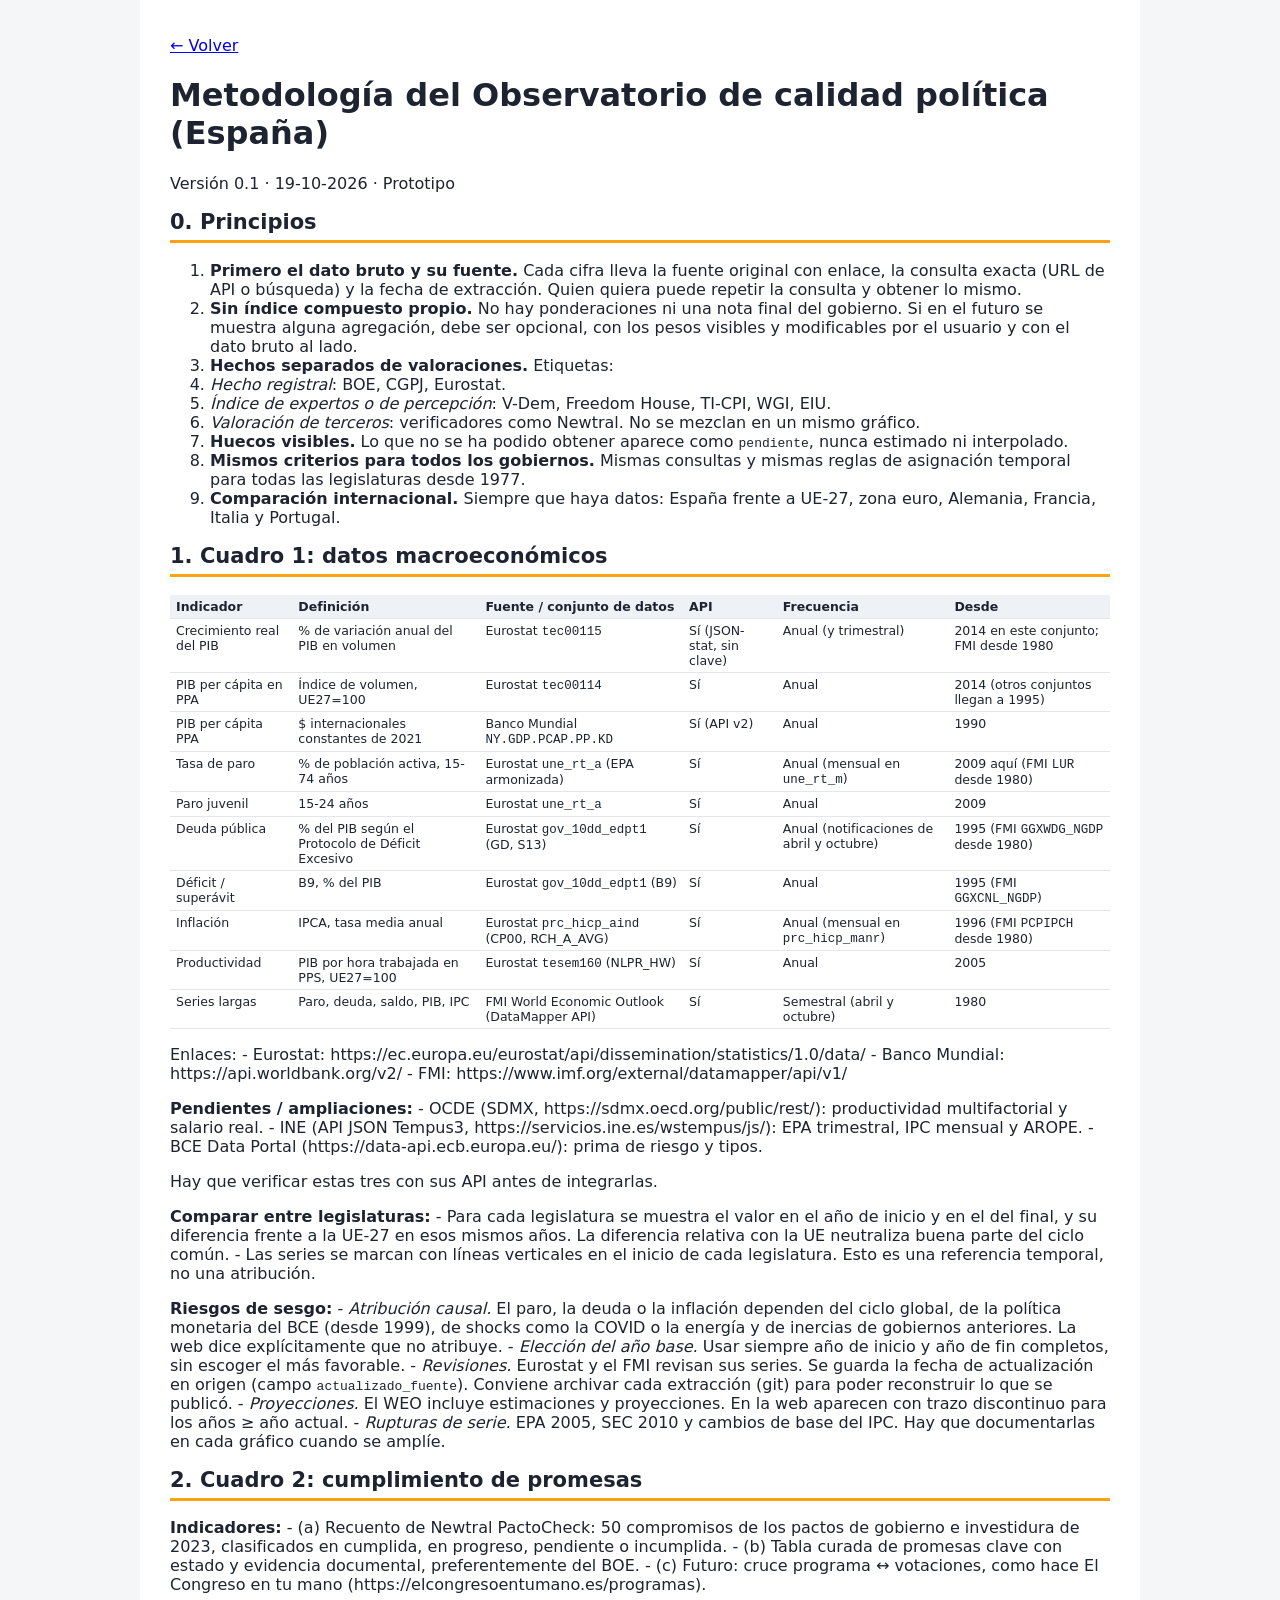
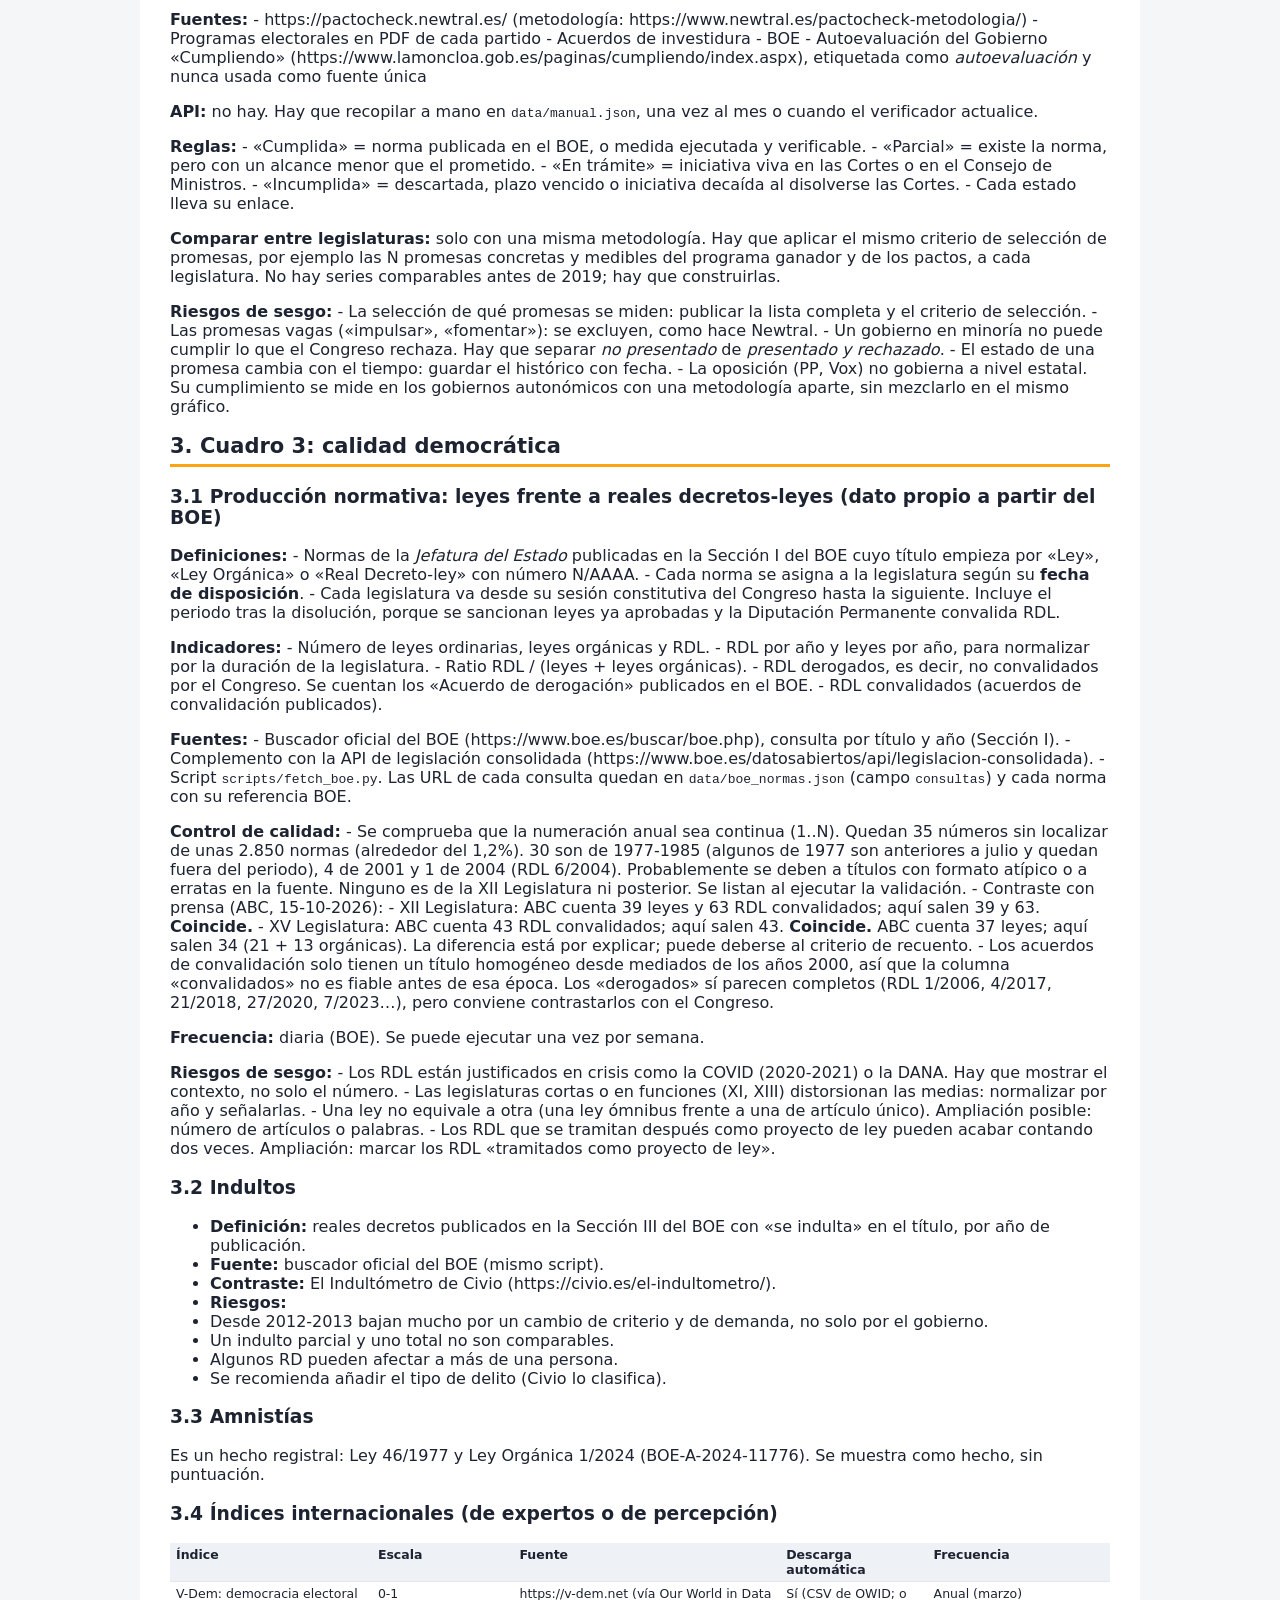
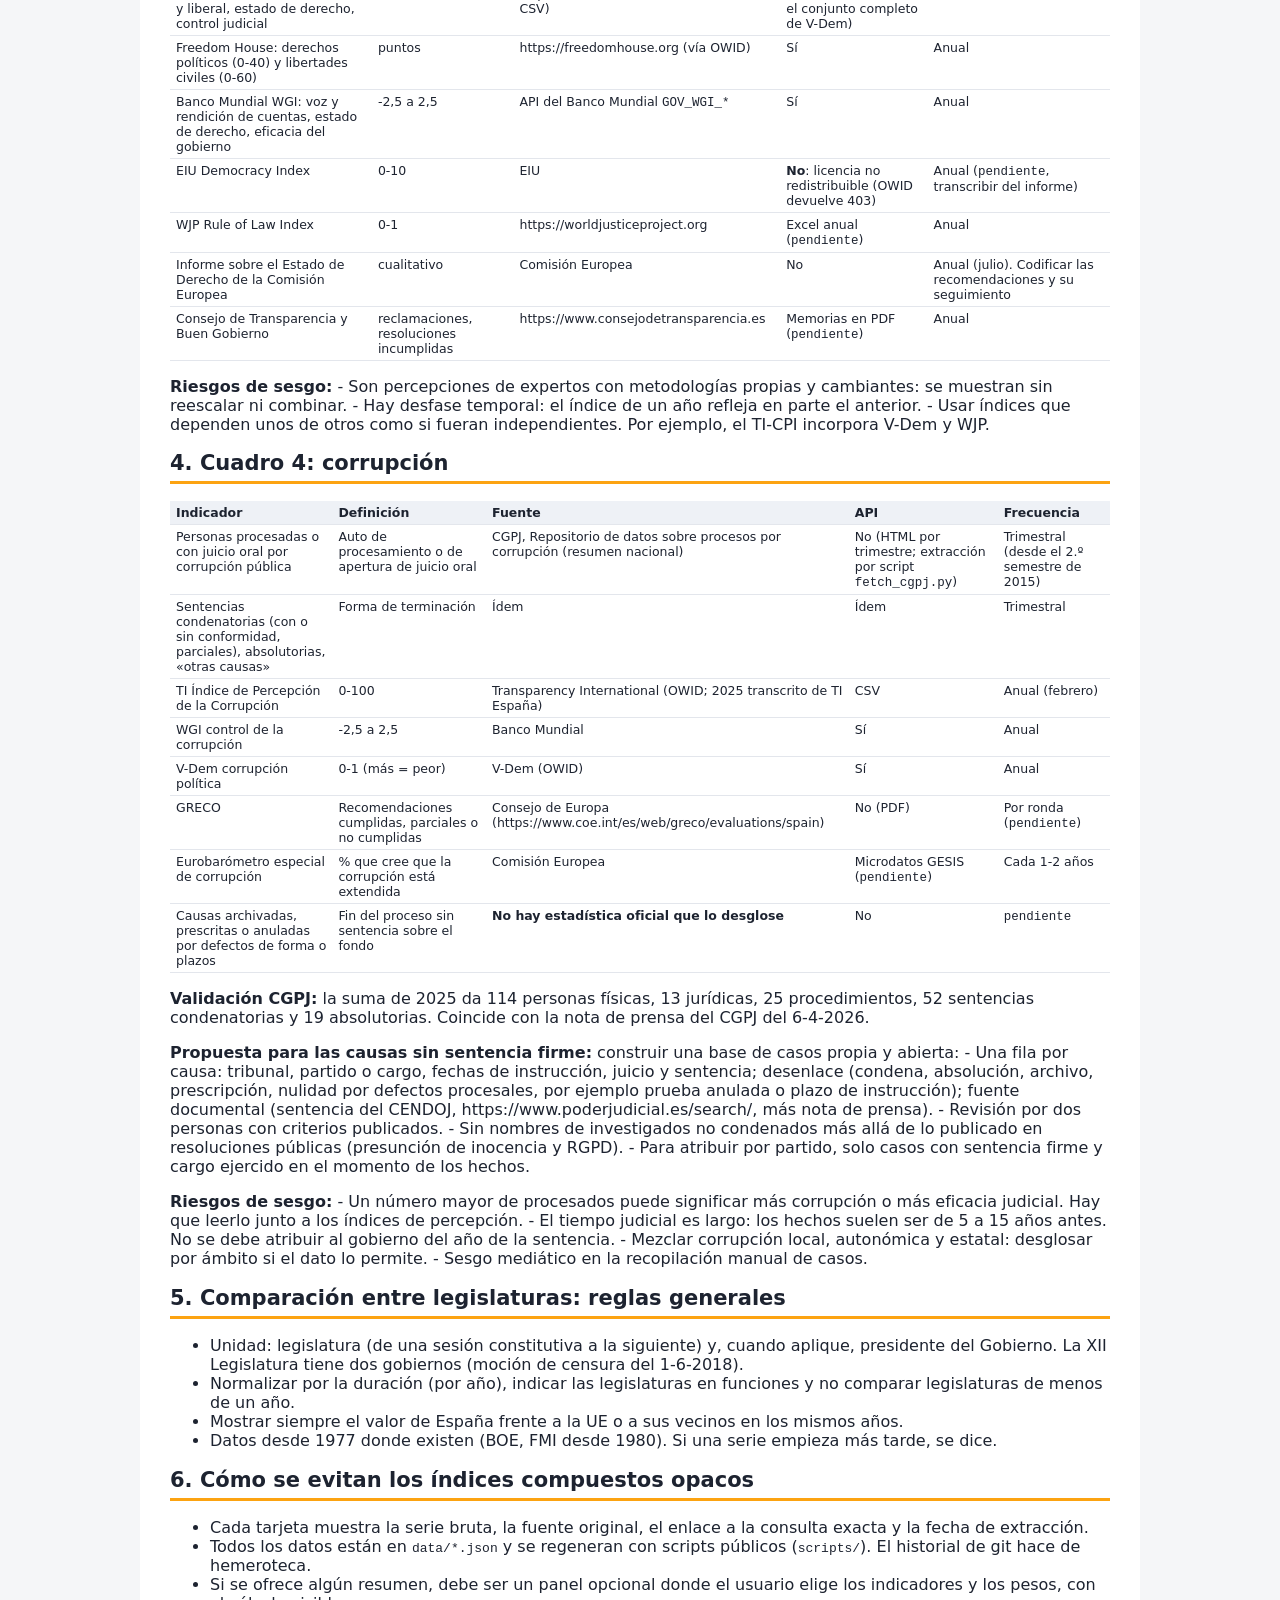
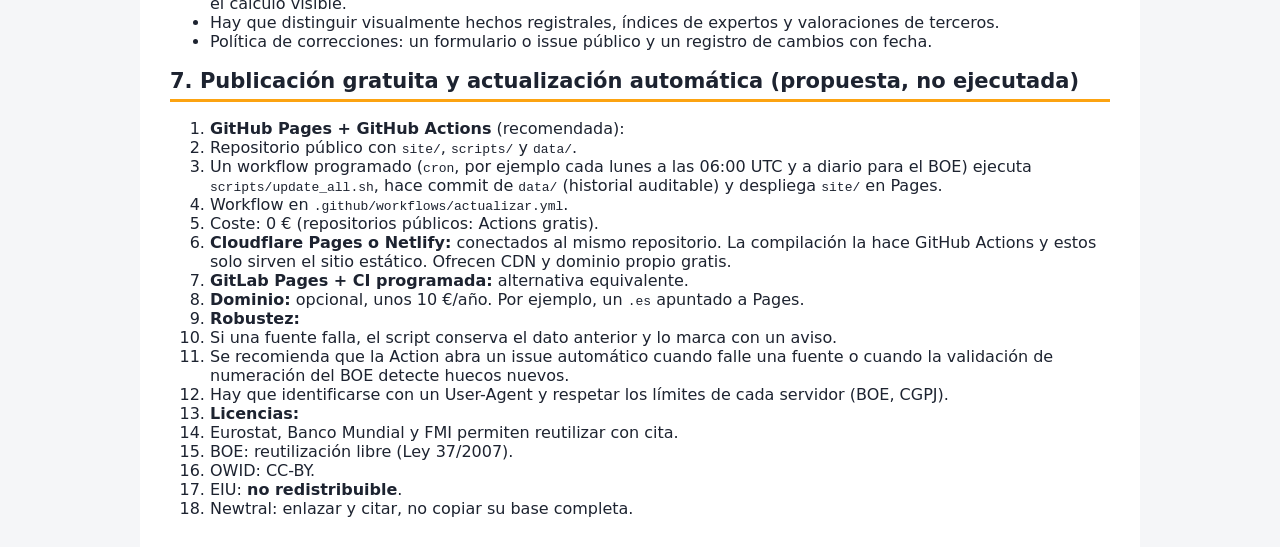
==== site/METODOLOGIA.html @ 91b7d17f "Observatorio de calidad política: prototipo inicial" ====
<!doctype html><html lang=es><head><meta charset=utf-8><title>Metodología</title><link rel=stylesheet href=style.css><style>main{max-width:1000px;background:#fff;padding:20px 30px}</style></head><body><main><p><a href=index.html>← Volver</a></p><h1>Metodología del Observatorio de calidad política (España)</h1>
<p>Versión 0.1 · 19-10-2026 · Prototipo</p>
<h2>0. Principios</h2>
<ol>
<li><strong>Primero el dato bruto y su fuente.</strong> Cada cifra lleva la fuente original con enlace, la consulta exacta (URL de API o búsqueda) y la fecha de extracción. Quien quiera puede repetir la consulta y obtener lo mismo.</li>
<li><strong>Sin índice compuesto propio.</strong> No hay ponderaciones ni una nota final del gobierno. Si en el futuro se muestra alguna agregación, debe ser opcional, con los pesos visibles y modificables por el usuario y con el dato bruto al lado.</li>
<li><strong>Hechos separados de valoraciones.</strong> Etiquetas:</li>
<li><em>Hecho registral</em>: BOE, CGPJ, Eurostat.</li>
<li><em>Índice de expertos o de percepción</em>: V-Dem, Freedom House, TI-CPI, WGI, EIU.</li>
<li><em>Valoración de terceros</em>: verificadores como Newtral.
   No se mezclan en un mismo gráfico.</li>
<li><strong>Huecos visibles.</strong> Lo que no se ha podido obtener aparece como <code>pendiente</code>, nunca estimado ni interpolado.</li>
<li><strong>Mismos criterios para todos los gobiernos.</strong> Mismas consultas y mismas reglas de asignación temporal para todas las legislaturas desde 1977.</li>
<li><strong>Comparación internacional.</strong> Siempre que haya datos: España frente a UE-27, zona euro, Alemania, Francia, Italia y Portugal.</li>
</ol>
<h2>1. Cuadro 1: datos macroeconómicos</h2>
<table>
<thead>
<tr>
<th>Indicador</th>
<th>Definición</th>
<th>Fuente / conjunto de datos</th>
<th>API</th>
<th>Frecuencia</th>
<th>Desde</th>
</tr>
</thead>
<tbody>
<tr>
<td>Crecimiento real del PIB</td>
<td>% de variación anual del PIB en volumen</td>
<td>Eurostat <code>tec00115</code></td>
<td>Sí (JSON-stat, sin clave)</td>
<td>Anual (y trimestral)</td>
<td>2014 en este conjunto; FMI desde 1980</td>
</tr>
<tr>
<td>PIB per cápita en PPA</td>
<td>Índice de volumen, UE27=100</td>
<td>Eurostat <code>tec00114</code></td>
<td>Sí</td>
<td>Anual</td>
<td>2014 (otros conjuntos llegan a 1995)</td>
</tr>
<tr>
<td>PIB per cápita PPA</td>
<td>$ internacionales constantes de 2021</td>
<td>Banco Mundial <code>NY.GDP.PCAP.PP.KD</code></td>
<td>Sí (API v2)</td>
<td>Anual</td>
<td>1990</td>
</tr>
<tr>
<td>Tasa de paro</td>
<td>% de población activa, 15-74 años</td>
<td>Eurostat <code>une_rt_a</code> (EPA armonizada)</td>
<td>Sí</td>
<td>Anual (mensual en <code>une_rt_m</code>)</td>
<td>2009 aquí (FMI <code>LUR</code> desde 1980)</td>
</tr>
<tr>
<td>Paro juvenil</td>
<td>15-24 años</td>
<td>Eurostat <code>une_rt_a</code></td>
<td>Sí</td>
<td>Anual</td>
<td>2009</td>
</tr>
<tr>
<td>Deuda pública</td>
<td>% del PIB según el Protocolo de Déficit Excesivo</td>
<td>Eurostat <code>gov_10dd_edpt1</code> (GD, S13)</td>
<td>Sí</td>
<td>Anual (notificaciones de abril y octubre)</td>
<td>1995 (FMI <code>GGXWDG_NGDP</code> desde 1980)</td>
</tr>
<tr>
<td>Déficit / superávit</td>
<td>B9, % del PIB</td>
<td>Eurostat <code>gov_10dd_edpt1</code> (B9)</td>
<td>Sí</td>
<td>Anual</td>
<td>1995 (FMI <code>GGXCNL_NGDP</code>)</td>
</tr>
<tr>
<td>Inflación</td>
<td>IPCA, tasa media anual</td>
<td>Eurostat <code>prc_hicp_aind</code> (CP00, RCH_A_AVG)</td>
<td>Sí</td>
<td>Anual (mensual en <code>prc_hicp_manr</code>)</td>
<td>1996 (FMI <code>PCPIPCH</code> desde 1980)</td>
</tr>
<tr>
<td>Productividad</td>
<td>PIB por hora trabajada en PPS, UE27=100</td>
<td>Eurostat <code>tesem160</code> (NLPR_HW)</td>
<td>Sí</td>
<td>Anual</td>
<td>2005</td>
</tr>
<tr>
<td>Series largas</td>
<td>Paro, deuda, saldo, PIB, IPC</td>
<td>FMI World Economic Outlook (DataMapper API)</td>
<td>Sí</td>
<td>Semestral (abril y octubre)</td>
<td>1980</td>
</tr>
</tbody>
</table>
<p>Enlaces:
- Eurostat: https://ec.europa.eu/eurostat/api/dissemination/statistics/1.0/data/
- Banco Mundial: https://api.worldbank.org/v2/
- FMI: https://www.imf.org/external/datamapper/api/v1/</p>
<p><strong>Pendientes / ampliaciones:</strong>
- OCDE (SDMX, https://sdmx.oecd.org/public/rest/): productividad multifactorial y salario real.
- INE (API JSON Tempus3, https://servicios.ine.es/wstempus/js/): EPA trimestral, IPC mensual y AROPE.
- BCE Data Portal (https://data-api.ecb.europa.eu/): prima de riesgo y tipos.</p>
<p>Hay que verificar estas tres con sus API antes de integrarlas.</p>
<p><strong>Comparar entre legislaturas:</strong>
- Para cada legislatura se muestra el valor en el año de inicio y en el del final, y su diferencia frente a la UE-27 en esos mismos años. La diferencia relativa con la UE neutraliza buena parte del ciclo común.
- Las series se marcan con líneas verticales en el inicio de cada legislatura. Esto es una referencia temporal, no una atribución.</p>
<p><strong>Riesgos de sesgo:</strong>
- <em>Atribución causal.</em> El paro, la deuda o la inflación dependen del ciclo global, de la política monetaria del BCE (desde 1999), de shocks como la COVID o la energía y de inercias de gobiernos anteriores. La web dice explícitamente que no atribuye.
- <em>Elección del año base.</em> Usar siempre año de inicio y año de fin completos, sin escoger el más favorable.
- <em>Revisiones.</em> Eurostat y el FMI revisan sus series. Se guarda la fecha de actualización en origen (campo <code>actualizado_fuente</code>). Conviene archivar cada extracción (git) para poder reconstruir lo que se publicó.
- <em>Proyecciones.</em> El WEO incluye estimaciones y proyecciones. En la web aparecen con trazo discontinuo para los años ≥ año actual.
- <em>Rupturas de serie.</em> EPA 2005, SEC 2010 y cambios de base del IPC. Hay que documentarlas en cada gráfico cuando se amplíe.</p>
<h2>2. Cuadro 2: cumplimiento de promesas</h2>
<p><strong>Indicadores:</strong>
- (a) Recuento de Newtral PactoCheck: 50 compromisos de los pactos de gobierno e investidura de 2023, clasificados en cumplida, en progreso, pendiente o incumplida.
- (b) Tabla curada de promesas clave con estado y evidencia documental, preferentemente del BOE.
- (c) Futuro: cruce programa ↔ votaciones, como hace El Congreso en tu mano (https://elcongresoentumano.es/programas).</p>
<p><strong>Fuentes:</strong>
- https://pactocheck.newtral.es/ (metodología: https://www.newtral.es/pactocheck-metodologia/)
- Programas electorales en PDF de cada partido
- Acuerdos de investidura
- BOE
- Autoevaluación del Gobierno «Cumpliendo» (https://www.lamoncloa.gob.es/paginas/cumpliendo/index.aspx), etiquetada como <em>autoevaluación</em> y nunca usada como fuente única</p>
<p><strong>API:</strong> no hay. Hay que recopilar a mano en <code>data/manual.json</code>, una vez al mes o cuando el verificador actualice.</p>
<p><strong>Reglas:</strong>
- «Cumplida» = norma publicada en el BOE, o medida ejecutada y verificable.
- «Parcial» = existe la norma, pero con un alcance menor que el prometido.
- «En trámite» = iniciativa viva en las Cortes o en el Consejo de Ministros.
- «Incumplida» = descartada, plazo vencido o iniciativa decaída al disolverse las Cortes.
- Cada estado lleva su enlace.</p>
<p><strong>Comparar entre legislaturas:</strong> solo con una misma metodología. Hay que aplicar el mismo criterio de selección de promesas, por ejemplo las N promesas concretas y medibles del programa ganador y de los pactos, a cada legislatura. No hay series comparables antes de 2019; hay que construirlas.</p>
<p><strong>Riesgos de sesgo:</strong>
- La selección de qué promesas se miden: publicar la lista completa y el criterio de selección.
- Las promesas vagas («impulsar», «fomentar»): se excluyen, como hace Newtral.
- Un gobierno en minoría no puede cumplir lo que el Congreso rechaza. Hay que separar <em>no presentado</em> de <em>presentado y rechazado</em>.
- El estado de una promesa cambia con el tiempo: guardar el histórico con fecha.
- La oposición (PP, Vox) no gobierna a nivel estatal. Su cumplimiento se mide en los gobiernos autonómicos con una metodología aparte, sin mezclarlo en el mismo gráfico.</p>
<h2>3. Cuadro 3: calidad democrática</h2>
<h3>3.1 Producción normativa: leyes frente a reales decretos-leyes (dato propio a partir del BOE)</h3>
<p><strong>Definiciones:</strong>
- Normas de la <em>Jefatura del Estado</em> publicadas en la Sección I del BOE cuyo título empieza por «Ley», «Ley Orgánica» o «Real Decreto-ley» con número N/AAAA.
- Cada norma se asigna a la legislatura según su <strong>fecha de disposición</strong>.
- Cada legislatura va desde su sesión constitutiva del Congreso hasta la siguiente. Incluye el periodo tras la disolución, porque se sancionan leyes ya aprobadas y la Diputación Permanente convalida RDL.</p>
<p><strong>Indicadores:</strong>
- Número de leyes ordinarias, leyes orgánicas y RDL.
- RDL por año y leyes por año, para normalizar por la duración de la legislatura.
- Ratio RDL / (leyes + leyes orgánicas).
- RDL derogados, es decir, no convalidados por el Congreso. Se cuentan los «Acuerdo de derogación» publicados en el BOE.
- RDL convalidados (acuerdos de convalidación publicados).</p>
<p><strong>Fuentes:</strong>
- Buscador oficial del BOE (https://www.boe.es/buscar/boe.php), consulta por título y año (Sección I).
- Complemento con la API de legislación consolidada (https://www.boe.es/datosabiertos/api/legislacion-consolidada).
- Script <code>scripts/fetch_boe.py</code>. Las URL de cada consulta quedan en <code>data/boe_normas.json</code> (campo <code>consultas</code>) y cada norma con su referencia BOE.</p>
<p><strong>Control de calidad:</strong>
- Se comprueba que la numeración anual sea continua (1..N). Quedan 35 números sin localizar de unas 2.850 normas (alrededor del 1,2%). 30 son de 1977-1985 (algunos de 1977 son anteriores a julio y quedan fuera del periodo), 4 de 2001 y 1 de 2004 (RDL 6/2004). Probablemente se deben a títulos con formato atípico o a erratas en la fuente. Ninguno es de la XII Legislatura ni posterior. Se listan al ejecutar la validación.
- Contraste con prensa (ABC, 15-10-2026):
  - XII Legislatura: ABC cuenta 39 leyes y 63 RDL convalidados; aquí salen 39 y 63. <strong>Coincide.</strong>
  - XV Legislatura: ABC cuenta 43 RDL convalidados; aquí salen 43. <strong>Coincide.</strong> ABC cuenta 37 leyes; aquí salen 34 (21 + 13 orgánicas). La diferencia está por explicar; puede deberse al criterio de recuento.
- Los acuerdos de convalidación solo tienen un título homogéneo desde mediados de los años 2000, así que la columna «convalidados» no es fiable antes de esa época. Los «derogados» sí parecen completos (RDL 1/2006, 4/2017, 21/2018, 27/2020, 7/2023…), pero conviene contrastarlos con el Congreso.</p>
<p><strong>Frecuencia:</strong> diaria (BOE). Se puede ejecutar una vez por semana.</p>
<p><strong>Riesgos de sesgo:</strong>
- Los RDL están justificados en crisis como la COVID (2020-2021) o la DANA. Hay que mostrar el contexto, no solo el número.
- Las legislaturas cortas o en funciones (XI, XIII) distorsionan las medias: normalizar por año y señalarlas.
- Una ley no equivale a otra (una ley ómnibus frente a una de artículo único). Ampliación posible: número de artículos o palabras.
- Los RDL que se tramitan después como proyecto de ley pueden acabar contando dos veces. Ampliación: marcar los RDL «tramitados como proyecto de ley».</p>
<h3>3.2 Indultos</h3>
<ul>
<li><strong>Definición:</strong> reales decretos publicados en la Sección III del BOE con «se indulta» en el título, por año de publicación.</li>
<li><strong>Fuente:</strong> buscador oficial del BOE (mismo script).</li>
<li><strong>Contraste:</strong> El Indultómetro de Civio (https://civio.es/el-indultometro/).</li>
<li><strong>Riesgos:</strong></li>
<li>Desde 2012-2013 bajan mucho por un cambio de criterio y de demanda, no solo por el gobierno.</li>
<li>Un indulto parcial y uno total no son comparables.</li>
<li>Algunos RD pueden afectar a más de una persona.</li>
<li>Se recomienda añadir el tipo de delito (Civio lo clasifica).</li>
</ul>
<h3>3.3 Amnistías</h3>
<p>Es un hecho registral: Ley 46/1977 y Ley Orgánica 1/2024 (BOE-A-2024-11776). Se muestra como hecho, sin puntuación.</p>
<h3>3.4 Índices internacionales (de expertos o de percepción)</h3>
<table>
<thead>
<tr>
<th>Índice</th>
<th>Escala</th>
<th>Fuente</th>
<th>Descarga automática</th>
<th>Frecuencia</th>
</tr>
</thead>
<tbody>
<tr>
<td>V-Dem: democracia electoral y liberal, estado de derecho, control judicial</td>
<td>0-1</td>
<td>https://v-dem.net (vía Our World in Data CSV)</td>
<td>Sí (CSV de OWID; o el conjunto completo de V-Dem)</td>
<td>Anual (marzo)</td>
</tr>
<tr>
<td>Freedom House: derechos políticos (0-40) y libertades civiles (0-60)</td>
<td>puntos</td>
<td>https://freedomhouse.org (vía OWID)</td>
<td>Sí</td>
<td>Anual</td>
</tr>
<tr>
<td>Banco Mundial WGI: voz y rendición de cuentas, estado de derecho, eficacia del gobierno</td>
<td>-2,5 a 2,5</td>
<td>API del Banco Mundial <code>GOV_WGI_*</code></td>
<td>Sí</td>
<td>Anual</td>
</tr>
<tr>
<td>EIU Democracy Index</td>
<td>0-10</td>
<td>EIU</td>
<td><strong>No</strong>: licencia no redistribuible (OWID devuelve 403)</td>
<td>Anual (<code>pendiente</code>, transcribir del informe)</td>
</tr>
<tr>
<td>WJP Rule of Law Index</td>
<td>0-1</td>
<td>https://worldjusticeproject.org</td>
<td>Excel anual (<code>pendiente</code>)</td>
<td>Anual</td>
</tr>
<tr>
<td>Informe sobre el Estado de Derecho de la Comisión Europea</td>
<td>cualitativo</td>
<td>Comisión Europea</td>
<td>No</td>
<td>Anual (julio). Codificar las recomendaciones y su seguimiento</td>
</tr>
<tr>
<td>Consejo de Transparencia y Buen Gobierno</td>
<td>reclamaciones, resoluciones incumplidas</td>
<td>https://www.consejodetransparencia.es</td>
<td>Memorias en PDF (<code>pendiente</code>)</td>
<td>Anual</td>
</tr>
</tbody>
</table>
<p><strong>Riesgos de sesgo:</strong>
- Son percepciones de expertos con metodologías propias y cambiantes: se muestran sin reescalar ni combinar.
- Hay desfase temporal: el índice de un año refleja en parte el anterior.
- Usar índices que dependen unos de otros como si fueran independientes. Por ejemplo, el TI-CPI incorpora V-Dem y WJP.</p>
<h2>4. Cuadro 4: corrupción</h2>
<table>
<thead>
<tr>
<th>Indicador</th>
<th>Definición</th>
<th>Fuente</th>
<th>API</th>
<th>Frecuencia</th>
</tr>
</thead>
<tbody>
<tr>
<td>Personas procesadas o con juicio oral por corrupción pública</td>
<td>Auto de procesamiento o de apertura de juicio oral</td>
<td>CGPJ, Repositorio de datos sobre procesos por corrupción (resumen nacional)</td>
<td>No (HTML por trimestre; extracción por script <code>fetch_cgpj.py</code>)</td>
<td>Trimestral (desde el 2.º semestre de 2015)</td>
</tr>
<tr>
<td>Sentencias condenatorias (con o sin conformidad, parciales), absolutorias, «otras causas»</td>
<td>Forma de terminación</td>
<td>Ídem</td>
<td>Ídem</td>
<td>Trimestral</td>
</tr>
<tr>
<td>TI Índice de Percepción de la Corrupción</td>
<td>0-100</td>
<td>Transparency International (OWID; 2025 transcrito de TI España)</td>
<td>CSV</td>
<td>Anual (febrero)</td>
</tr>
<tr>
<td>WGI control de la corrupción</td>
<td>-2,5 a 2,5</td>
<td>Banco Mundial</td>
<td>Sí</td>
<td>Anual</td>
</tr>
<tr>
<td>V-Dem corrupción política</td>
<td>0-1 (más = peor)</td>
<td>V-Dem (OWID)</td>
<td>Sí</td>
<td>Anual</td>
</tr>
<tr>
<td>GRECO</td>
<td>Recomendaciones cumplidas, parciales o no cumplidas</td>
<td>Consejo de Europa (https://www.coe.int/es/web/greco/evaluations/spain)</td>
<td>No (PDF)</td>
<td>Por ronda (<code>pendiente</code>)</td>
</tr>
<tr>
<td>Eurobarómetro especial de corrupción</td>
<td>% que cree que la corrupción está extendida</td>
<td>Comisión Europea</td>
<td>Microdatos GESIS (<code>pendiente</code>)</td>
<td>Cada 1-2 años</td>
</tr>
<tr>
<td>Causas archivadas, prescritas o anuladas por defectos de forma o plazos</td>
<td>Fin del proceso sin sentencia sobre el fondo</td>
<td><strong>No hay estadística oficial que lo desglose</strong></td>
<td>No</td>
<td><code>pendiente</code></td>
</tr>
</tbody>
</table>
<p><strong>Validación CGPJ:</strong> la suma de 2025 da 114 personas físicas, 13 jurídicas, 25 procedimientos, 52 sentencias condenatorias y 19 absolutorias. Coincide con la nota de prensa del CGPJ del 6-4-2026.</p>
<p><strong>Propuesta para las causas sin sentencia firme:</strong> construir una base de casos propia y abierta:
- Una fila por causa: tribunal, partido o cargo, fechas de instrucción, juicio y sentencia; desenlace (condena, absolución, archivo, prescripción, nulidad por defectos procesales, por ejemplo prueba anulada o plazo de instrucción); fuente documental (sentencia del CENDOJ, https://www.poderjudicial.es/search/, más nota de prensa).
- Revisión por dos personas con criterios publicados.
- Sin nombres de investigados no condenados más allá de lo publicado en resoluciones públicas (presunción de inocencia y RGPD).
- Para atribuir por partido, solo casos con sentencia firme y cargo ejercido en el momento de los hechos.</p>
<p><strong>Riesgos de sesgo:</strong>
- Un número mayor de procesados puede significar más corrupción o más eficacia judicial. Hay que leerlo junto a los índices de percepción.
- El tiempo judicial es largo: los hechos suelen ser de 5 a 15 años antes. No se debe atribuir al gobierno del año de la sentencia.
- Mezclar corrupción local, autonómica y estatal: desglosar por ámbito si el dato lo permite.
- Sesgo mediático en la recopilación manual de casos.</p>
<h2>5. Comparación entre legislaturas: reglas generales</h2>
<ul>
<li>Unidad: legislatura (de una sesión constitutiva a la siguiente) y, cuando aplique, presidente del Gobierno. La XII Legislatura tiene dos gobiernos (moción de censura del 1-6-2018).</li>
<li>Normalizar por la duración (por año), indicar las legislaturas en funciones y no comparar legislaturas de menos de un año.</li>
<li>Mostrar siempre el valor de España frente a la UE o a sus vecinos en los mismos años.</li>
<li>Datos desde 1977 donde existen (BOE, FMI desde 1980). Si una serie empieza más tarde, se dice.</li>
</ul>
<h2>6. Cómo se evitan los índices compuestos opacos</h2>
<ul>
<li>Cada tarjeta muestra la serie bruta, la fuente original, el enlace a la consulta exacta y la fecha de extracción.</li>
<li>Todos los datos están en <code>data/*.json</code> y se regeneran con scripts públicos (<code>scripts/</code>). El historial de git hace de hemeroteca.</li>
<li>Si se ofrece algún resumen, debe ser un panel opcional donde el usuario elige los indicadores y los pesos, con el cálculo visible.</li>
<li>Hay que distinguir visualmente hechos registrales, índices de expertos y valoraciones de terceros.</li>
<li>Política de correcciones: un formulario o issue público y un registro de cambios con fecha.</li>
</ul>
<h2>7. Publicación gratuita y actualización automática (propuesta, no ejecutada)</h2>
<ol>
<li><strong>GitHub Pages + GitHub Actions</strong> (recomendada):</li>
<li>Repositorio público con <code>site/</code>, <code>scripts/</code> y <code>data/</code>.</li>
<li>Un workflow programado (<code>cron</code>, por ejemplo cada lunes a las 06:00 UTC y a diario para el BOE) ejecuta <code>scripts/update_all.sh</code>, hace commit de <code>data/</code> (historial auditable) y despliega <code>site/</code> en Pages.</li>
<li>Workflow en <code>.github/workflows/actualizar.yml</code>.</li>
<li>Coste: 0 € (repositorios públicos: Actions gratis).</li>
<li><strong>Cloudflare Pages o Netlify:</strong> conectados al mismo repositorio. La compilación la hace GitHub Actions y estos solo sirven el sitio estático. Ofrecen CDN y dominio propio gratis.</li>
<li><strong>GitLab Pages + CI programada:</strong> alternativa equivalente.</li>
<li><strong>Dominio:</strong> opcional, unos 10 €/año. Por ejemplo, un <code>.es</code> apuntado a Pages.</li>
<li><strong>Robustez:</strong></li>
<li>Si una fuente falla, el script conserva el dato anterior y lo marca con un aviso.</li>
<li>Se recomienda que la Action abra un issue automático cuando falle una fuente o cuando la validación de numeración del BOE detecte huecos nuevos.</li>
<li>Hay que identificarse con un User-Agent y respetar los límites de cada servidor (BOE, CGPJ).</li>
<li><strong>Licencias:</strong></li>
<li>Eurostat, Banco Mundial y FMI permiten reutilizar con cita.</li>
<li>BOE: reutilización libre (Ley 37/2007).</li>
<li>OWID: CC-BY.</li>
<li>EIU: <strong>no redistribuible</strong>.</li>
<li>Newtral: enlazar y citar, no copiar su base completa.</li>
</ol></main></body></html>
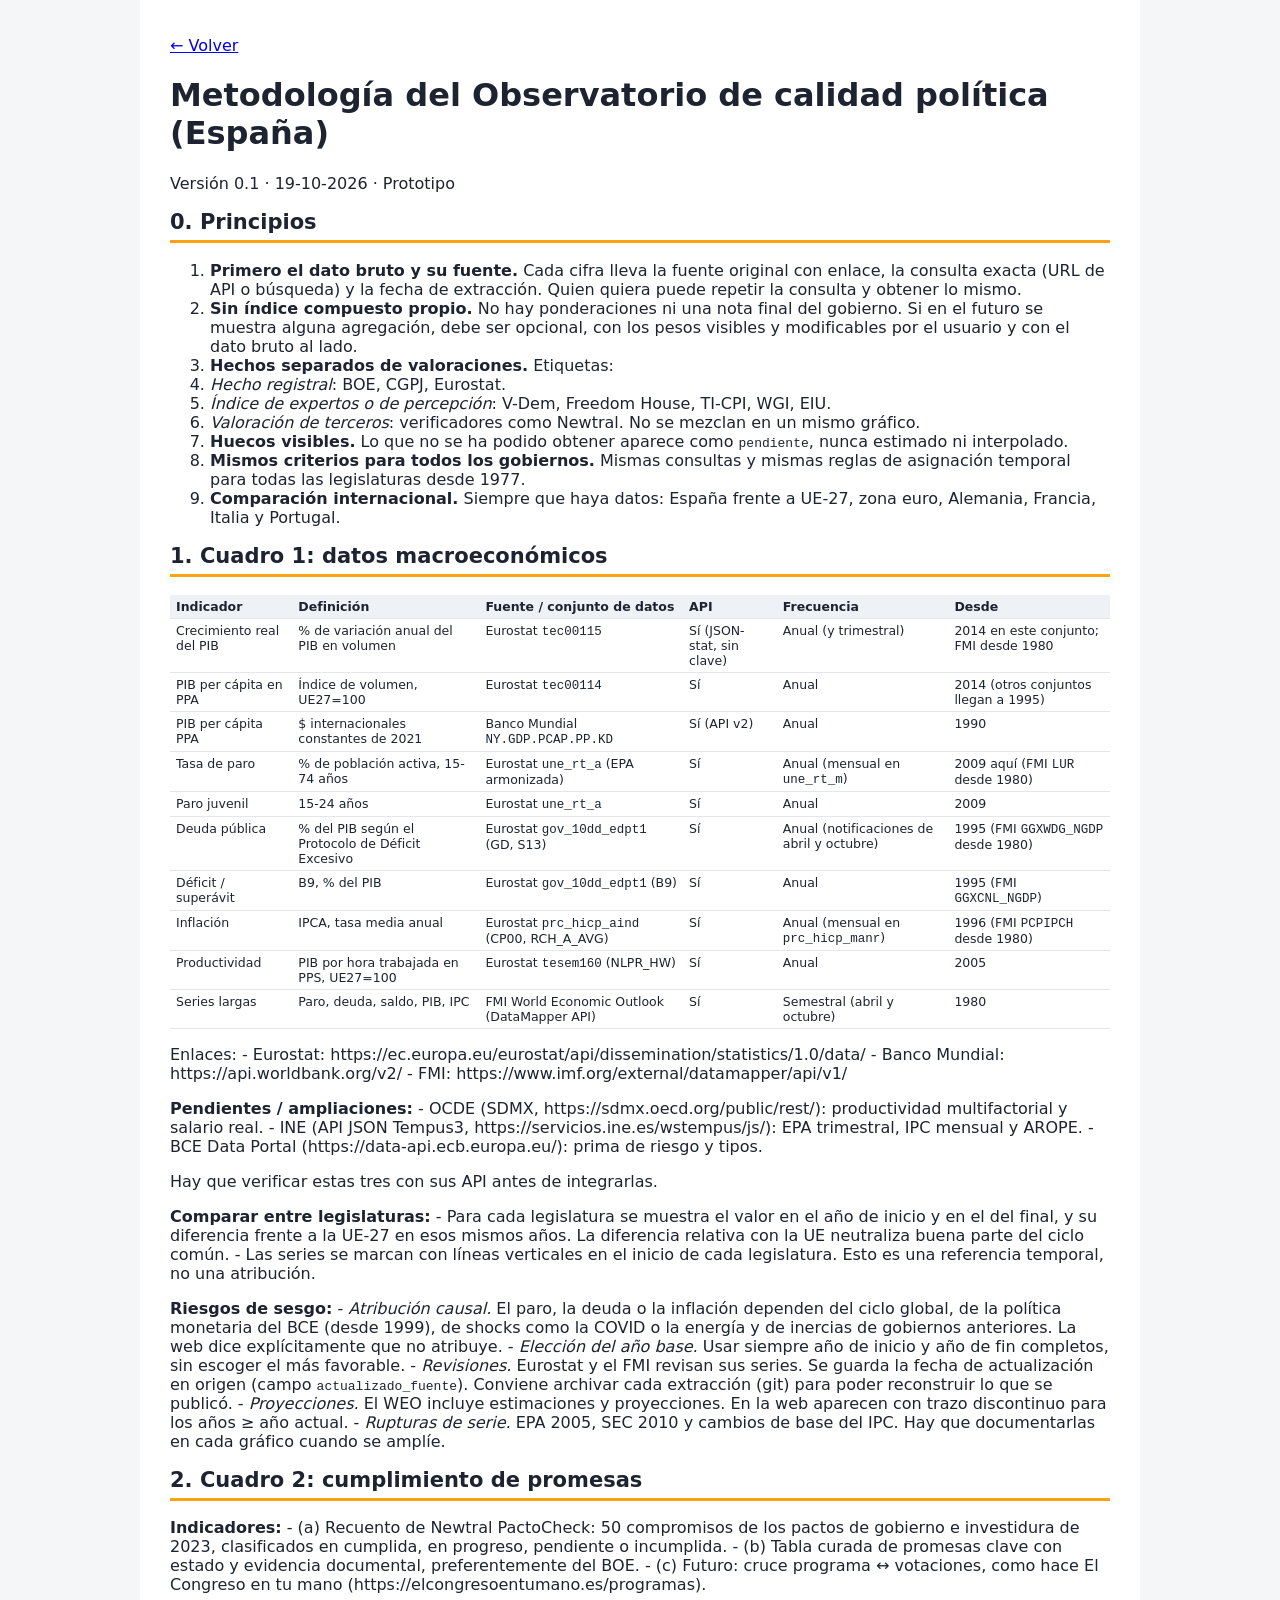
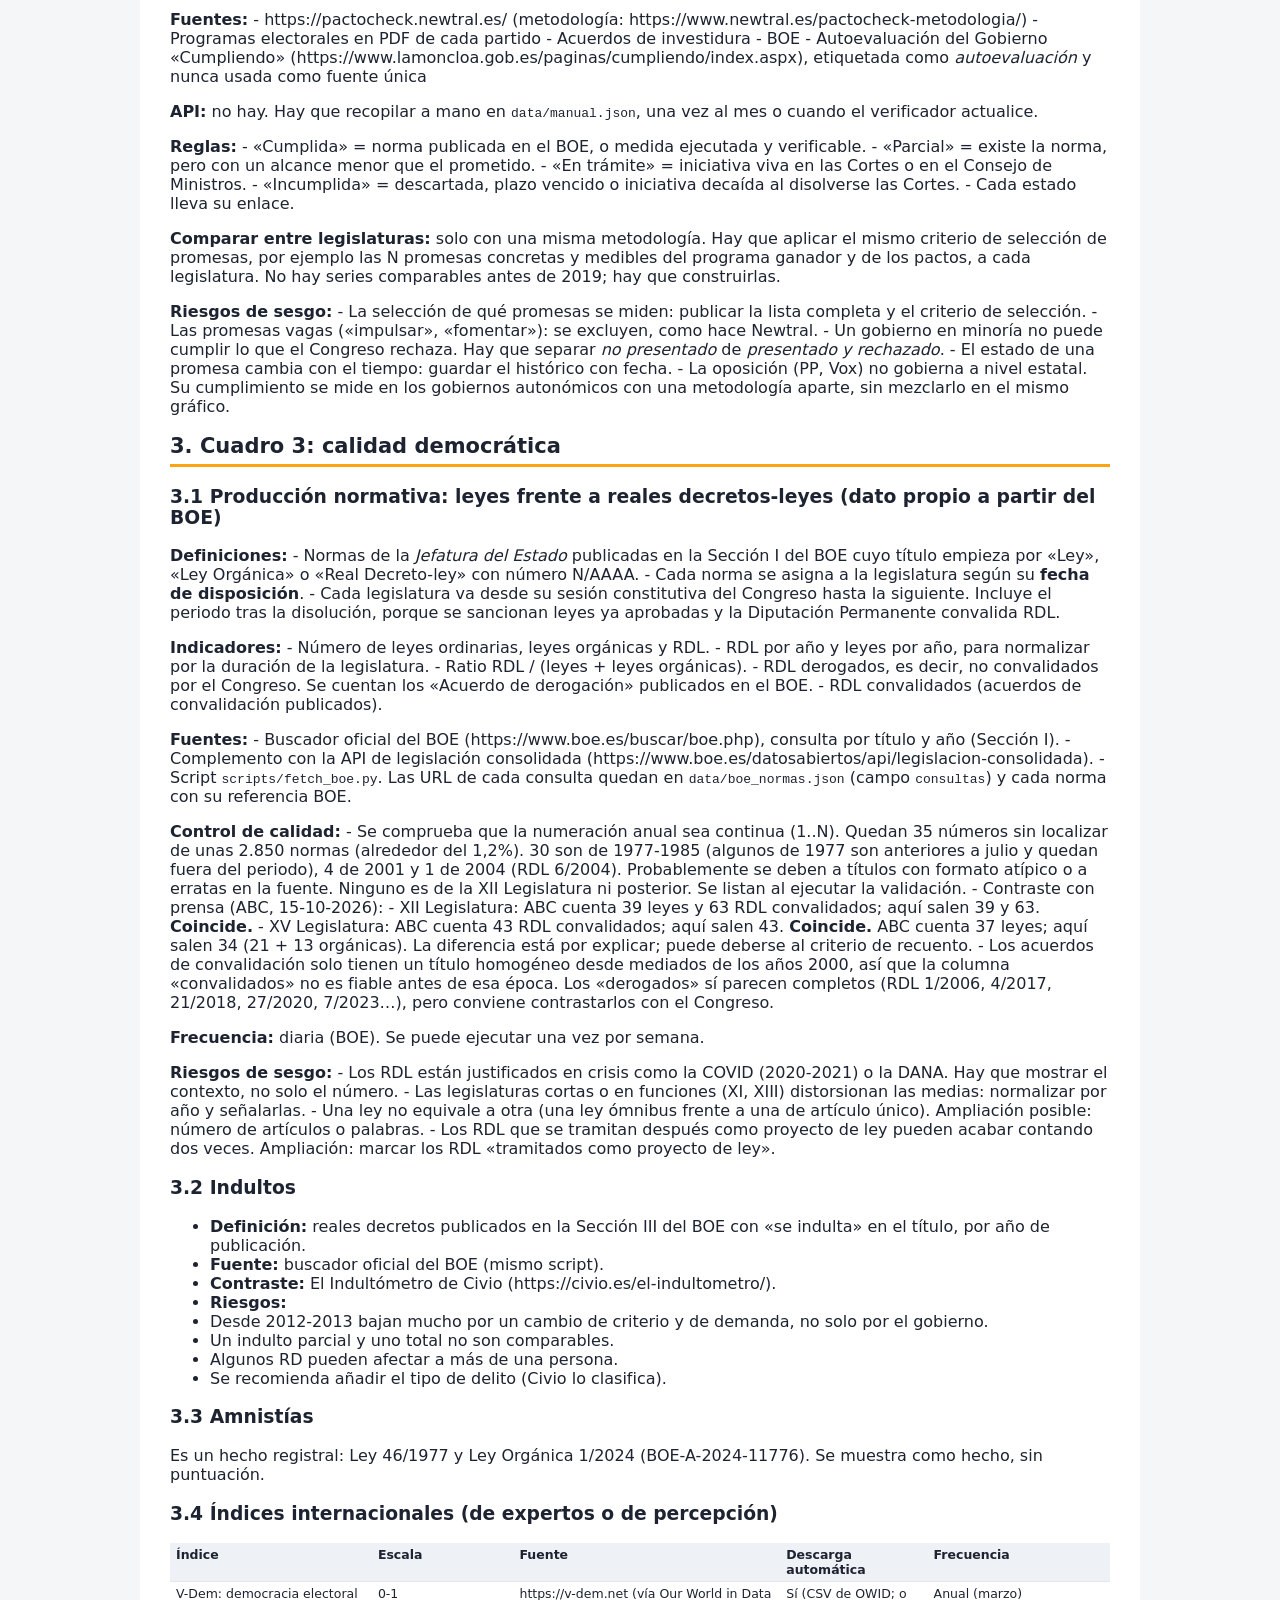
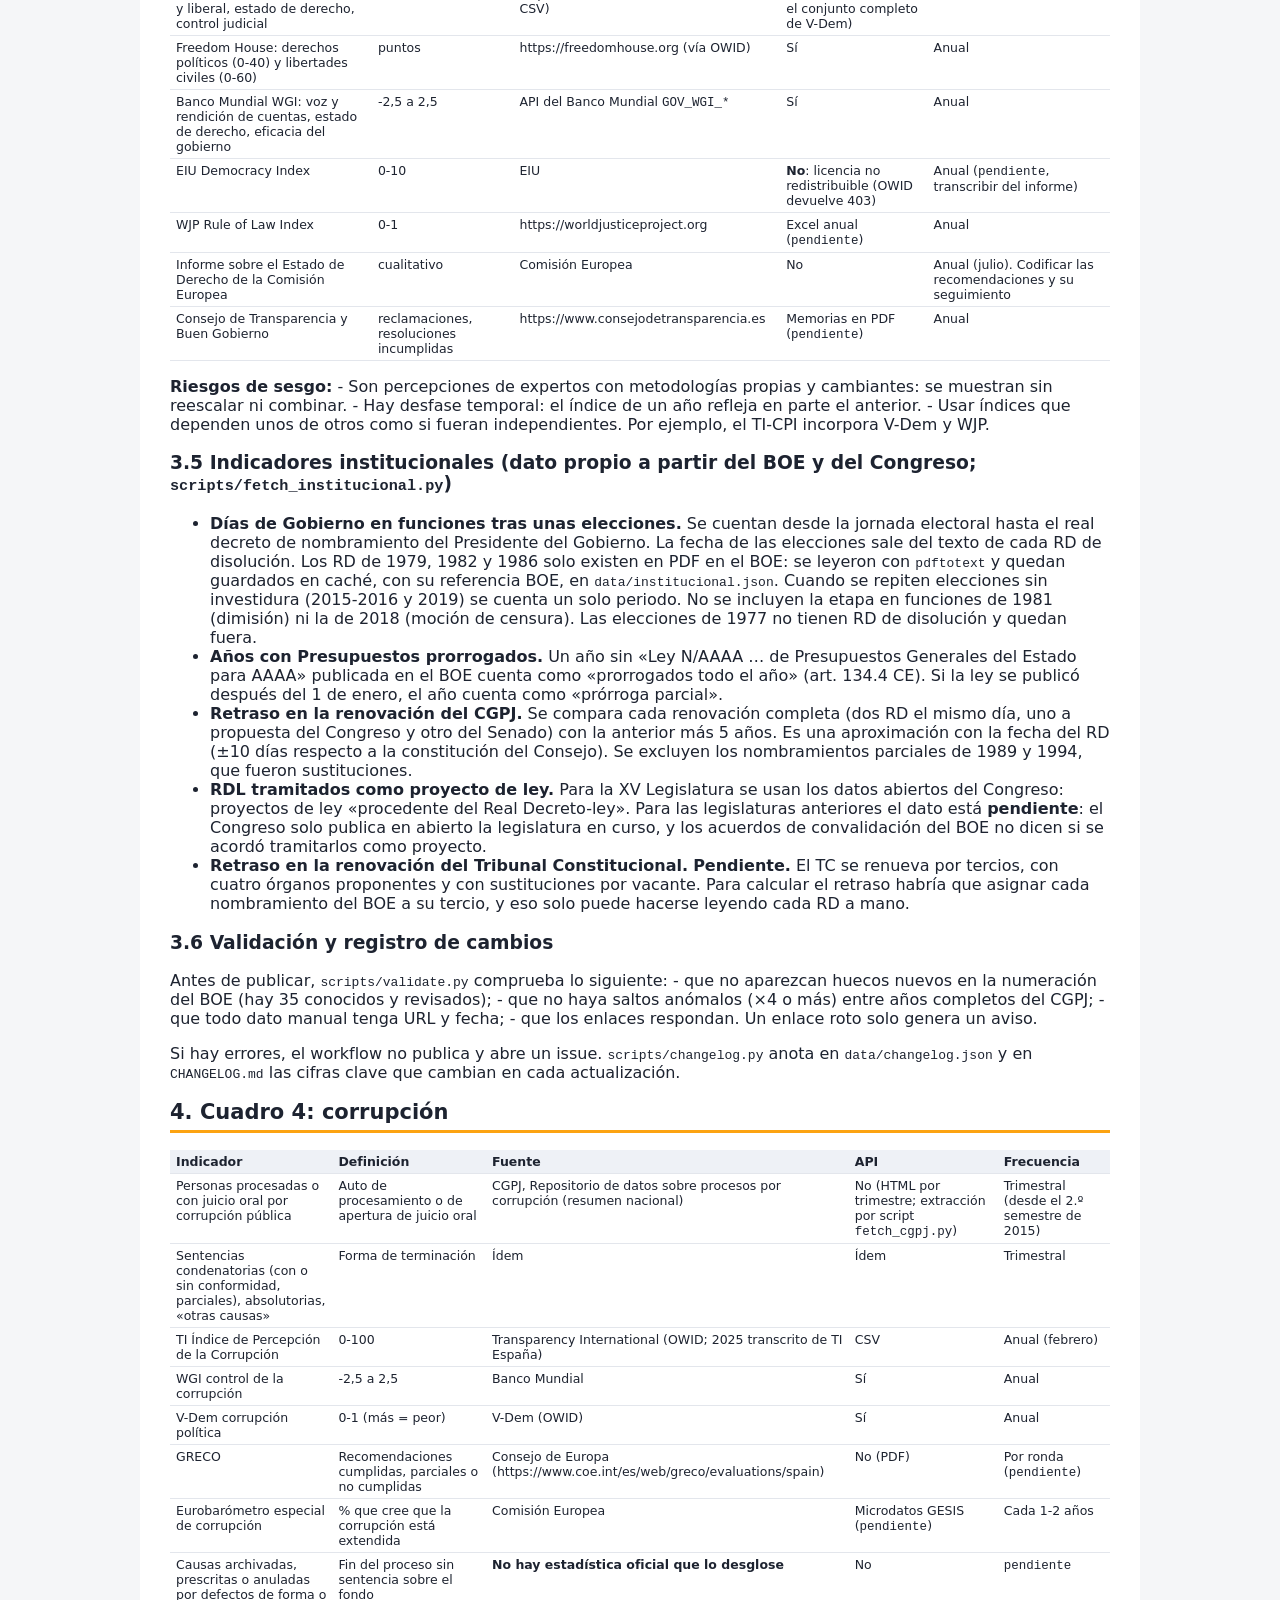
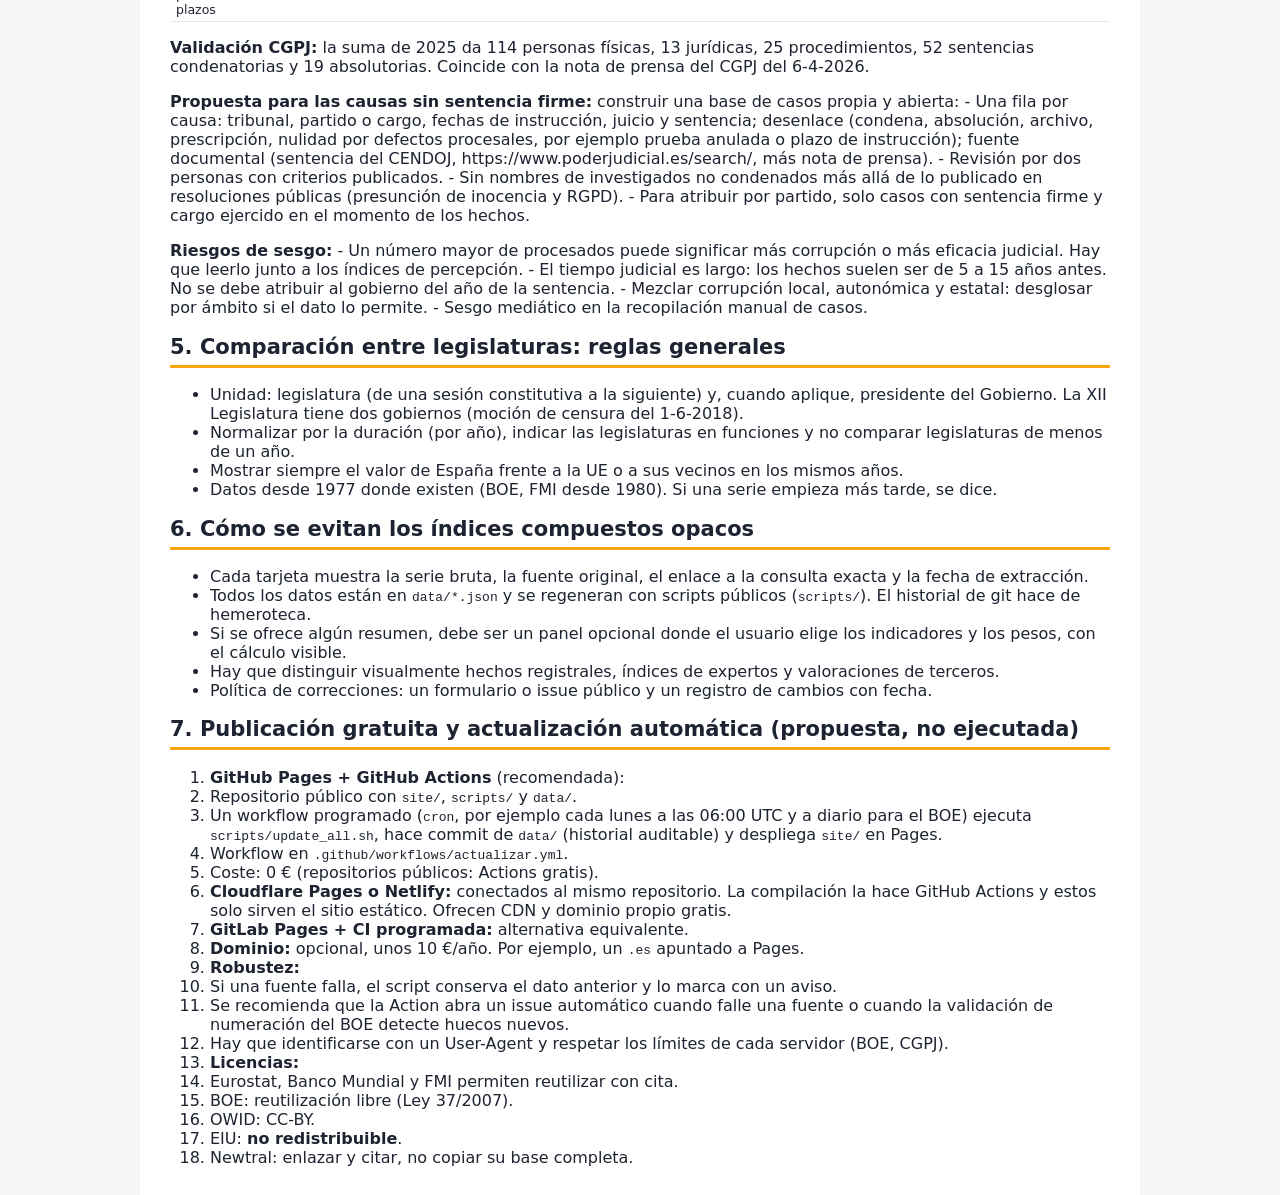
==== commit 4fed2211: "Validación previa a publicar, registro de cambios, plantillas de issues e indicadores institucionale" ====
--- a/site/METODOLOGIA.html
+++ b/site/METODOLOGIA.html
@@ -259,6 +259,21 @@
 - Son percepciones de expertos con metodologías propias y cambiantes: se muestran sin reescalar ni combinar.
 - Hay desfase temporal: el índice de un año refleja en parte el anterior.
 - Usar índices que dependen unos de otros como si fueran independientes. Por ejemplo, el TI-CPI incorpora V-Dem y WJP.</p>
+<h3>3.5 Indicadores institucionales (dato propio a partir del BOE y del Congreso; <code>scripts/fetch_institucional.py</code>)</h3>
+<ul>
+<li><strong>Días de Gobierno en funciones tras unas elecciones.</strong> Se cuentan desde la jornada electoral hasta el real decreto de nombramiento del Presidente del Gobierno. La fecha de las elecciones sale del texto de cada RD de disolución. Los RD de 1979, 1982 y 1986 solo existen en PDF en el BOE: se leyeron con <code>pdftotext</code> y quedan guardados en caché, con su referencia BOE, en <code>data/institucional.json</code>. Cuando se repiten elecciones sin investidura (2015-2016 y 2019) se cuenta un solo periodo. No se incluyen la etapa en funciones de 1981 (dimisión) ni la de 2018 (moción de censura). Las elecciones de 1977 no tienen RD de disolución y quedan fuera.</li>
+<li><strong>Años con Presupuestos prorrogados.</strong> Un año sin «Ley N/AAAA … de Presupuestos Generales del Estado para AAAA» publicada en el BOE cuenta como «prorrogados todo el año» (art. 134.4 CE). Si la ley se publicó después del 1 de enero, el año cuenta como «prórroga parcial».</li>
+<li><strong>Retraso en la renovación del CGPJ.</strong> Se compara cada renovación completa (dos RD el mismo día, uno a propuesta del Congreso y otro del Senado) con la anterior más 5 años. Es una aproximación con la fecha del RD (±10 días respecto a la constitución del Consejo). Se excluyen los nombramientos parciales de 1989 y 1994, que fueron sustituciones.</li>
+<li><strong>RDL tramitados como proyecto de ley.</strong> Para la XV Legislatura se usan los datos abiertos del Congreso: proyectos de ley «procedente del Real Decreto-ley». Para las legislaturas anteriores el dato está <strong>pendiente</strong>: el Congreso solo publica en abierto la legislatura en curso, y los acuerdos de convalidación del BOE no dicen si se acordó tramitarlos como proyecto.</li>
+<li><strong>Retraso en la renovación del Tribunal Constitucional.</strong> <strong>Pendiente.</strong> El TC se renueva por tercios, con cuatro órganos proponentes y con sustituciones por vacante. Para calcular el retraso habría que asignar cada nombramiento del BOE a su tercio, y eso solo puede hacerse leyendo cada RD a mano.</li>
+</ul>
+<h3>3.6 Validación y registro de cambios</h3>
+<p>Antes de publicar, <code>scripts/validate.py</code> comprueba lo siguiente:
+- que no aparezcan huecos nuevos en la numeración del BOE (hay 35 conocidos y revisados);
+- que no haya saltos anómalos (×4 o más) entre años completos del CGPJ;
+- que todo dato manual tenga URL y fecha;
+- que los enlaces respondan. Un enlace roto solo genera un aviso.</p>
+<p>Si hay errores, el workflow no publica y abre un issue. <code>scripts/changelog.py</code> anota en <code>data/changelog.json</code> y en <code>CHANGELOG.md</code> las cifras clave que cambian en cada actualización.</p>
 <h2>4. Cuadro 4: corrupción</h2>
 <table>
 <thead>
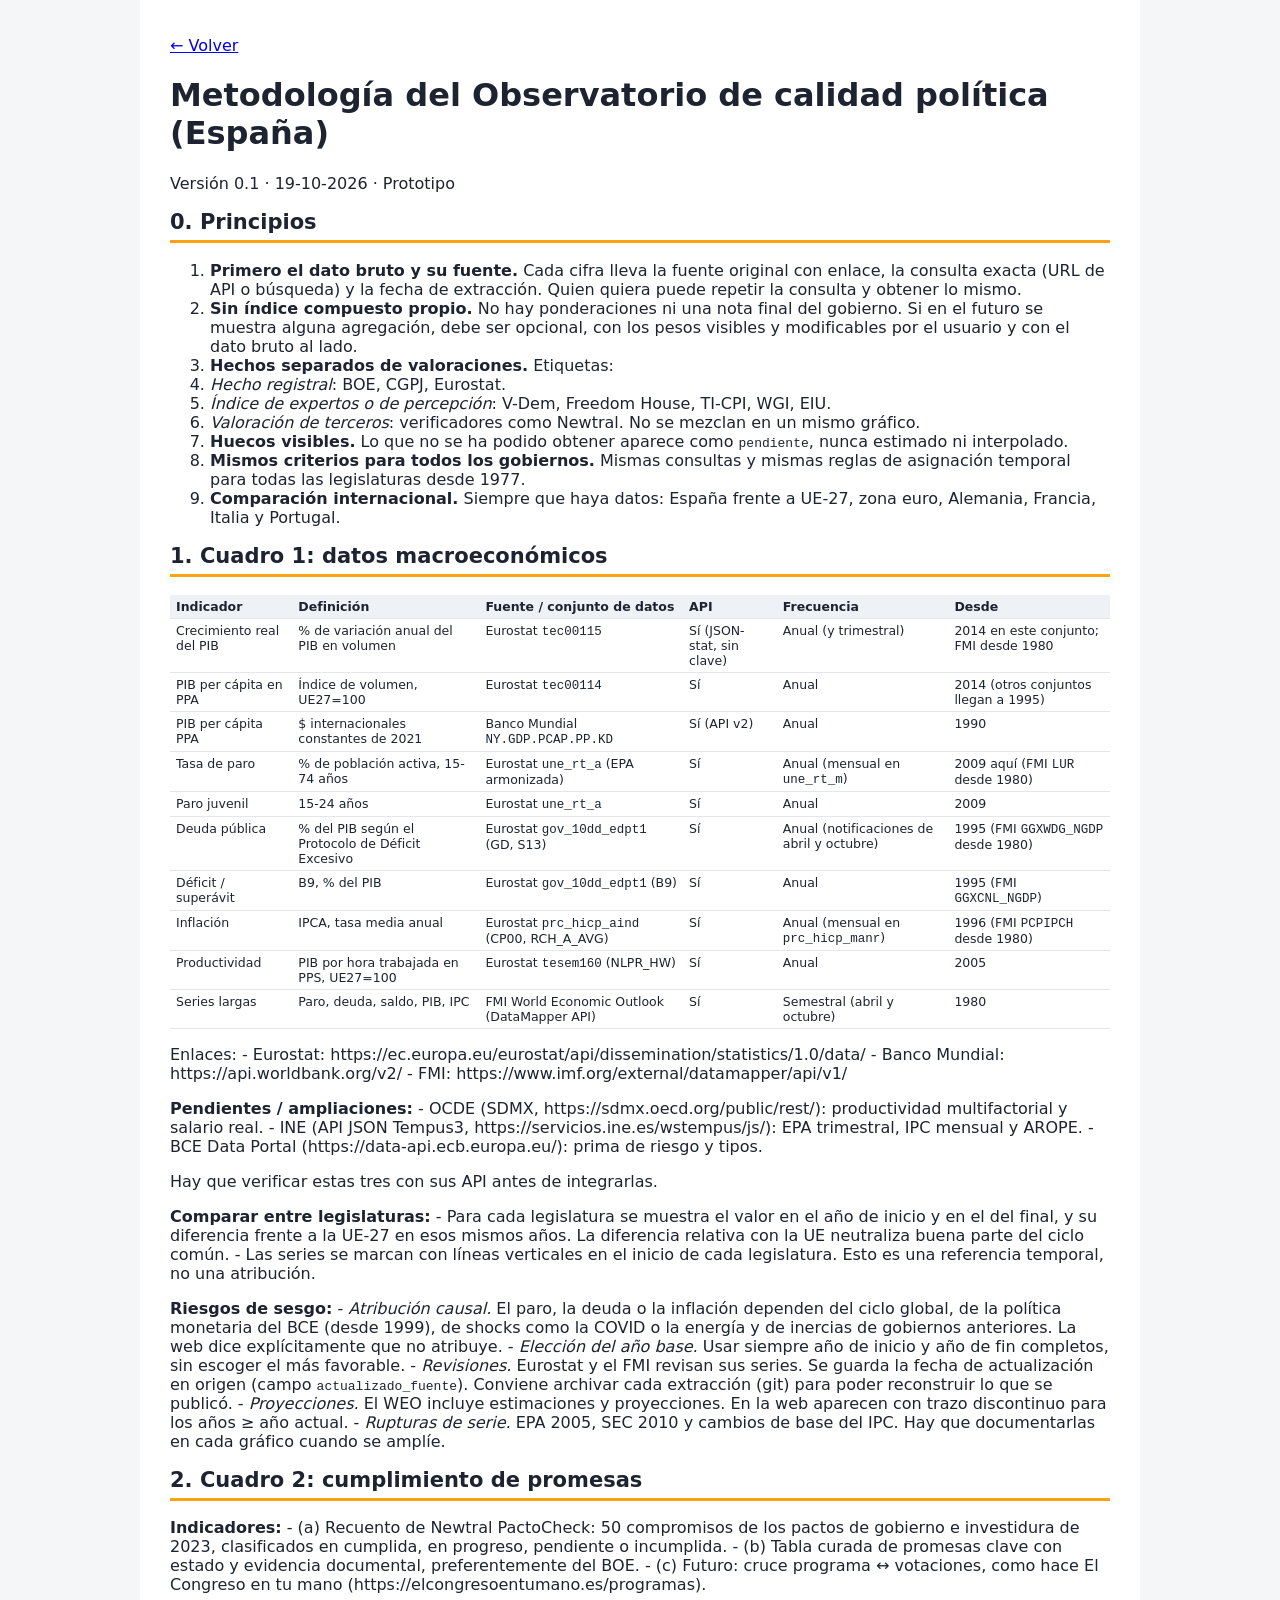
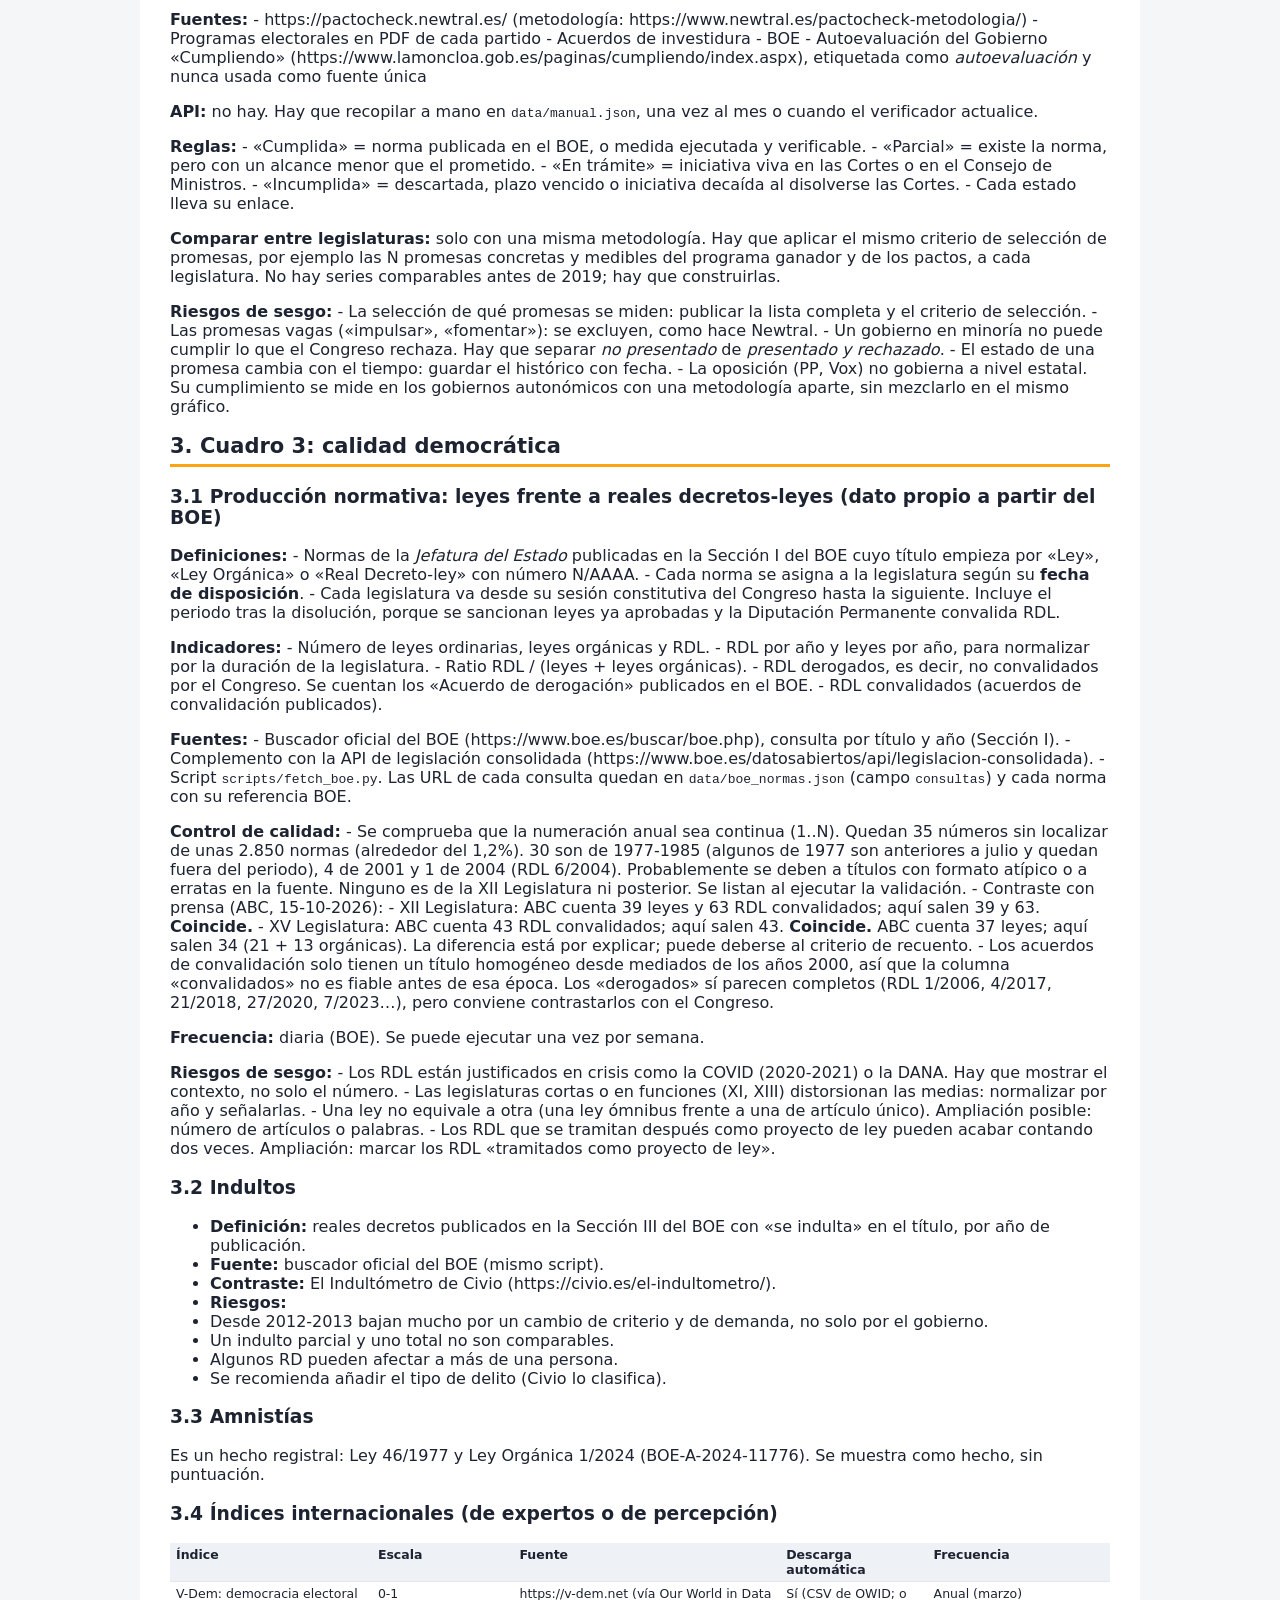
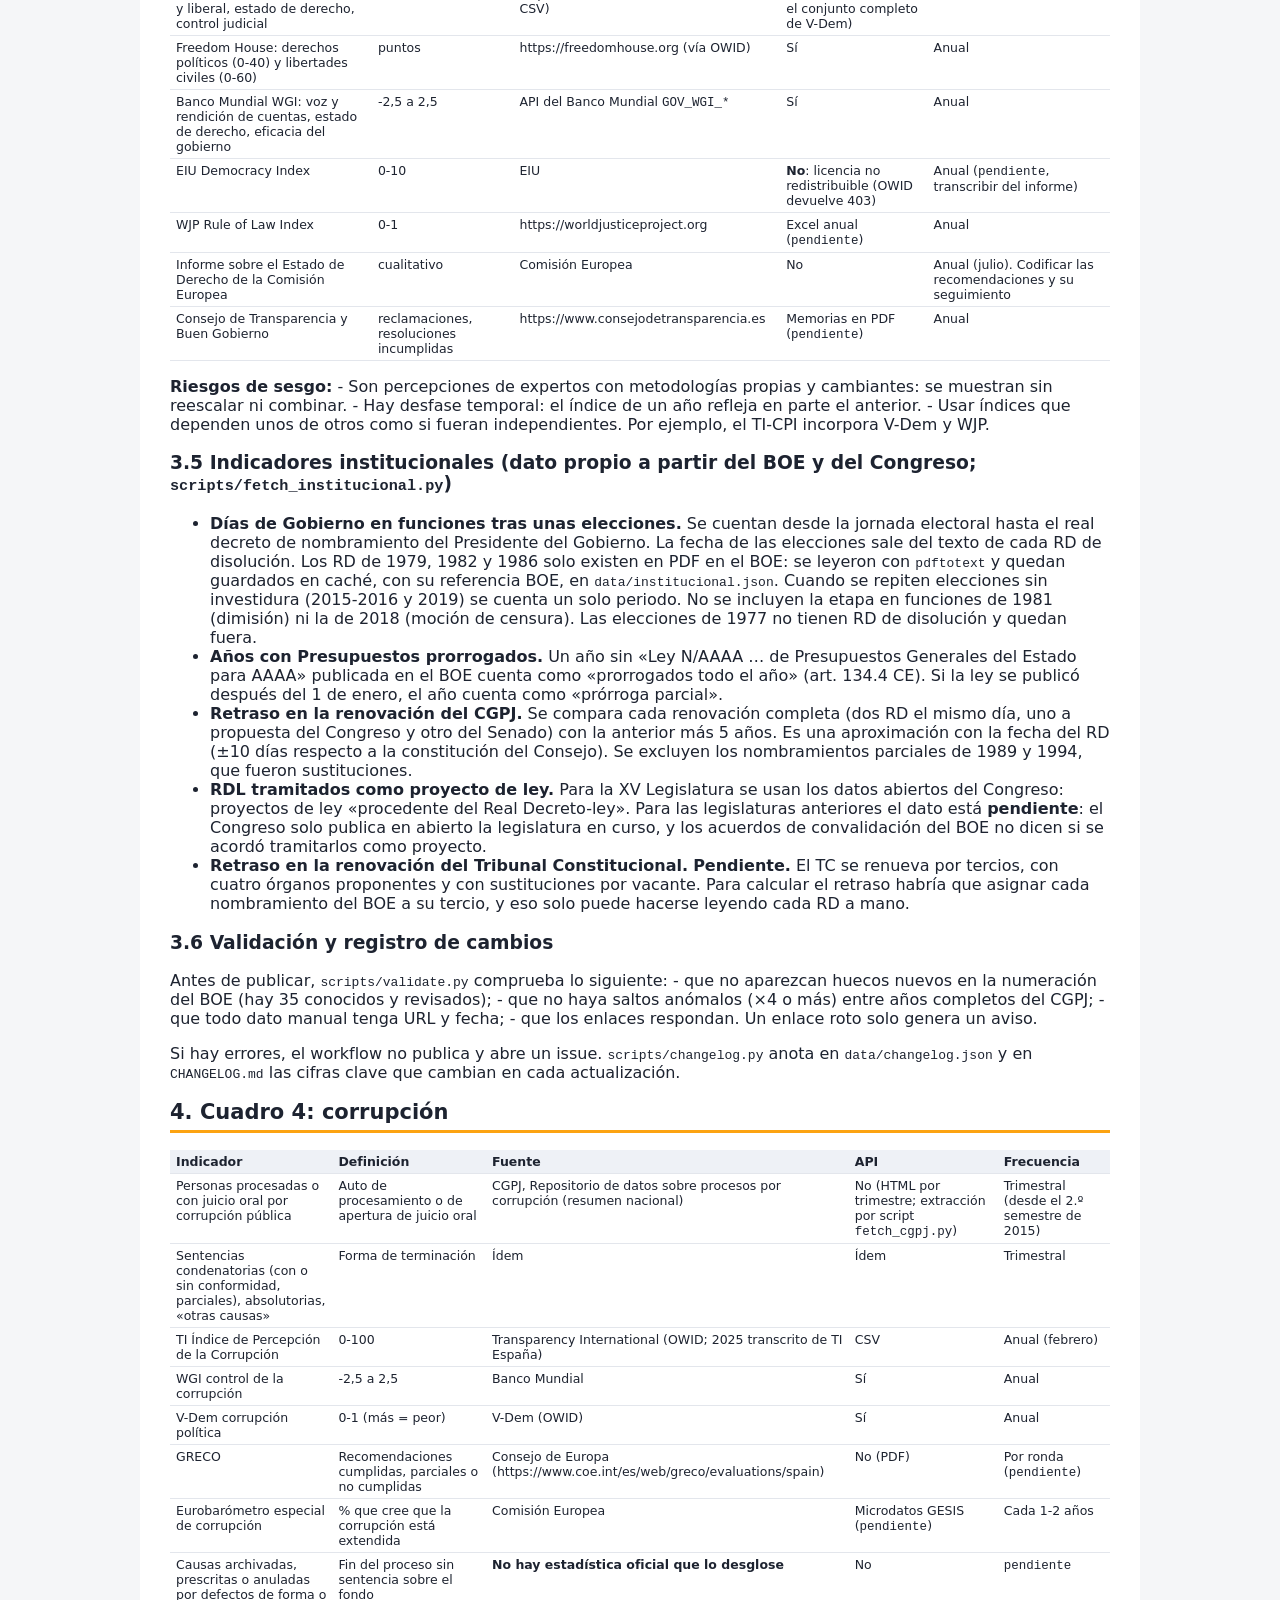
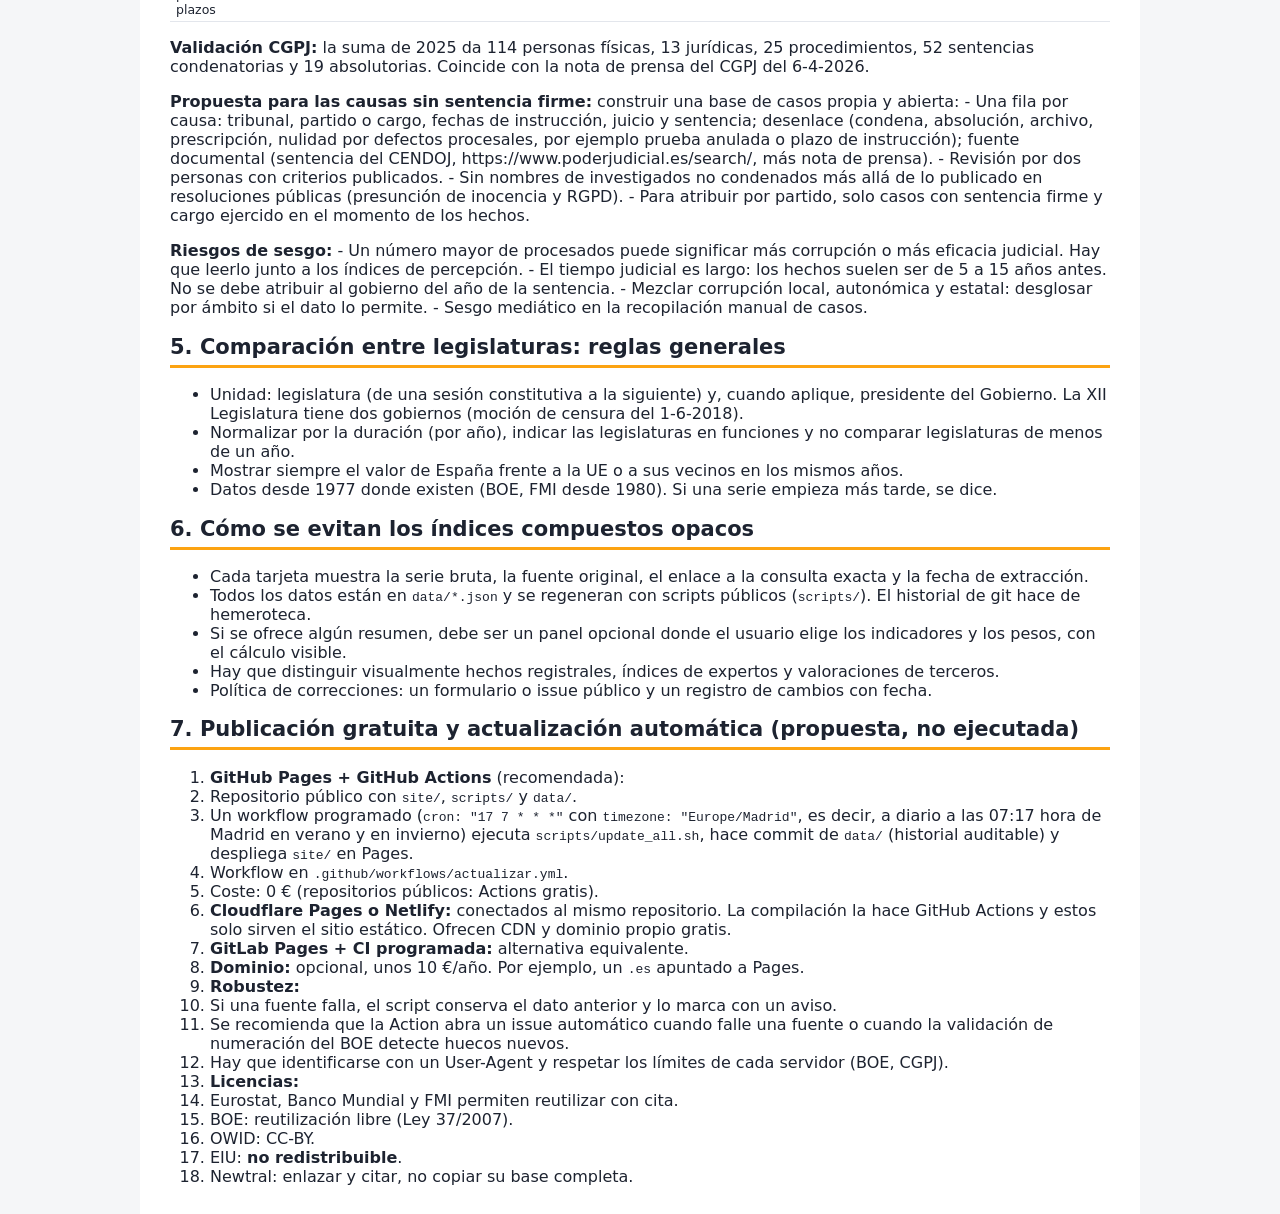
==== commit fb8637b6: "Cron a las 07:17 hora de Madrid (timezone: Europe/Madrid); documentación de la hora" ====
--- a/site/METODOLOGIA.html
+++ b/site/METODOLOGIA.html
@@ -374,7 +374,7 @@
 <ol>
 <li><strong>GitHub Pages + GitHub Actions</strong> (recomendada):</li>
 <li>Repositorio público con <code>site/</code>, <code>scripts/</code> y <code>data/</code>.</li>
-<li>Un workflow programado (<code>cron</code>, por ejemplo cada lunes a las 06:00 UTC y a diario para el BOE) ejecuta <code>scripts/update_all.sh</code>, hace commit de <code>data/</code> (historial auditable) y despliega <code>site/</code> en Pages.</li>
+<li>Un workflow programado (<code>cron: "17 7 * * *"</code> con <code>timezone: "Europe/Madrid"</code>, es decir, a diario a las 07:17 hora de Madrid en verano y en invierno) ejecuta <code>scripts/update_all.sh</code>, hace commit de <code>data/</code> (historial auditable) y despliega <code>site/</code> en Pages.</li>
 <li>Workflow en <code>.github/workflows/actualizar.yml</code>.</li>
 <li>Coste: 0 € (repositorios públicos: Actions gratis).</li>
 <li><strong>Cloudflare Pages o Netlify:</strong> conectados al mismo repositorio. La compilación la hace GitHub Actions y estos solo sirven el sitio estático. Ofrecen CDN y dominio propio gratis.</li>
